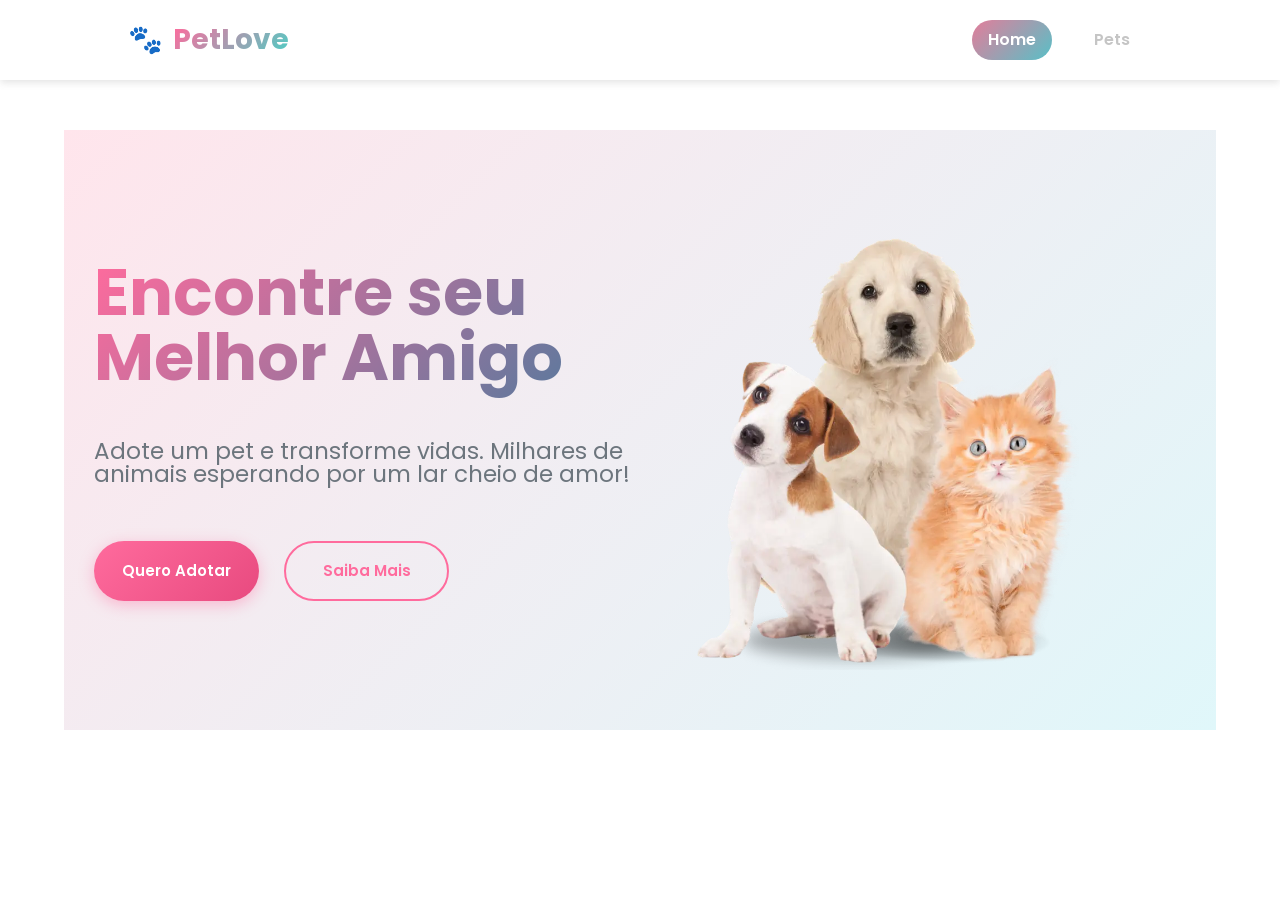
==== index.html @ 42d5c728 "Implementando a CTA completa da hero adicionada com botões e estilos. Criado variaveis.css para cent" ====
<!doctype html>
<html lang="en">
  <head>
    <meta charset="UTF-8" />
    <meta name="viewport" content="width=device-width, initial-scale=1.0" />
    <link rel="stylesheet" href="./styles/reset.css" />
    <link rel="stylesheet" href="./styles/main.css" />
    <link rel="stylesheet" href="./styles/menu.css" />
    <title>PetLove - Adocao de Pets</title>
    <script src="scripts/menu.js" defer></script>
    <link rel="preconnect" href="https://fonts.googleapis.com" />
    <link rel="preconnect" href="https://fonts.gstatic.com" crossorigin />
    <link
      href="https://fonts.googleapis.com/css2?family=Poppins:ital,wght@0,100;0,200;0,300;0,400;0,500;0,600;0,700;0,800;0,900;1,100;1,200;1,300;1,400;1,500;1,600;1,700;1,800;1,900&display=swap"
      rel="stylesheet"
    />
  </head>
  <body>
    <div class="container-principal" id="container-principal">
      <div class="hero-container">
        <div class="hero-content">
          <h1 class="hero-title">Encontre seu Melhor Amigo</h1>
          <p class="hero-subtitle">
            Adote um pet e transforme vidas. Milhares de animais esperando por
            um lar cheio de amor!
          </p>
          <div class="hero-btns">
            <a class="hero-btn_primary" href="pages/pets/pets.html"
              >Quero Adotar</a
            >
            <a class="hero-btn_secondary">Saiba Mais</a>
          </div>
        </div>
        <div class="hero-img">
          <img src="assets/adoption-pets.webp" class="hero-pet_image" />
        </div>
      </div>
      
      </div>
    </div>
  </body>
</html>
---- styles/main.css ----
@import url("variaveis.css");

body {
  font-family: var(--fonte-principal);
}

/* ==================== MENU ==================== */
.menu-container {
  display: flex;
  align-items: center; /* centraliza verticalmente */
  justify-content: space-between;
  width: 100%;
  height: 80px;
  padding: 0 10%;
  background-color: white;
  box-shadow: rgba(99, 99, 99, 0.2) 0px 2px 8px 0px;
  box-sizing: border-box;
  
  position: sticky;
  top: 0;
  z-index: 1000;
}

.menu-logo {
  display: flex;
  align-items: center; /* centraliza verticalmente */
  font-size: 28px;
  font-weight: bold;
}

.menu-logo_span {
  background: linear-gradient(
    135deg,
    var(--primary-color),
    var(--secondary-color)
  );
  background-clip: text;
  -webkit-text-fill-color: transparent;
}

.paw-icon {
  margin-right: 10px;
  display: inline-block;
  animation: pular 2.5s infinite ease-in-out;
}

@keyframes pular {
  0% {
    transform: translateY(0);
  }
  50% {
    transform: translateY(-8px);
  }
  100% {
    transform: translateY(0);
  }
}

/* ==================== BOTÕES ==================== */
.menu-link_container {
  display: flex; /* botões lado a lado */
  gap: 20px; /* espaço entre os botões */
}

.menu-link_home,
.menu-link_pets {
  display: flex;
  align-items: center;
  justify-content: center;
  text-decoration: none;
  cursor: pointer;
  font-size: 16px;
  font-weight: 550;
  padding: 8px 16px;
  border-radius: 35px;
  box-sizing: border-box;
  transition: all 0.3s ease;
}
.menu-link_home.ativo,
.menu-link_pets.ativo {
  background: var(--cor-principal);
  color: white;
}

.menu-link_pets {
  background: none;
  color: rgba(0, 0, 0, 0.226);
  width: 80px;
  height: 40px;
}

.menu-link_pets:hover {
  background: var(--cor-principal);
  color: white;
  border-radius: 35px;
  font-weight: 550;
}

.menu-link_home {
  width: 80px;
  height: 40px;
  color: rgba(0, 0, 0, 0.226);
  border-radius: 35px;
}
.menu-link_home:hover {
  background: var(--cor-principal);
  color: white;
  border-radius: 35px;
  font-weight: 550;
}
---- styles/menu.css ----
@import url("variaveis.css");

.hero-container {
  width: 90%;
  height: 600px;
  background: linear-gradient(135deg, #ffe5ec 0%, #e0f7fa 100%);
  margin: 0 auto;
  margin-top: 50px;
  display: flex;
  align-items: center;
  justify-content: space-between;
  box-sizing: border-box;
}
.hero-content {
  width: 50%;
  height: 80%;
  display: flex;
  align-items: center;
  flex-direction: column;
  justify-content: center;
  gap: 30px;
}
.hero-title {
  font-size: 65px;
  font-weight: bold;
  background: linear-gradient(135deg, var(--primary-color), var(--purple-dark));
  margin-left: 30px;
  height: 150px;
  background-clip: text;
  -webkit-text-fill-color: transparent;
}
.hero-subtitle {
  font-size: 23px;
  margin-left: 30px;
  font-weight: 400;
  color: var(--text-light);
}
.hero-img {
  display: flex;
  align-items: center;
  width: 50%;
  height: 100%;
}
.hero-pet_image {
  width: 80%;
  height: 80%;
}
.hero-btns {
  display: flex;
  align-self: flex-start; 
  gap: 25px;
  margin-top: 25px;
}


.hero-btn_primary,
.hero-btn_secondary {
  display: inline-flex; 
  align-items: center;
  justify-content: center;
  text-decoration: none; 
  border-radius: 35px;
  font-size: 15px;
  width: 165px;
  height: 60px; 
  font-weight: 600;
  transition: all 0.3s ease;
  cursor: pointer; 
}


.hero-btn_primary {
  background: linear-gradient(135deg, var(--primary-color), var(--primary-dark));
  color: white;
  box-shadow: 0 4px 15px rgba(255, 107, 157, 0.4);
  border: none;
  margin-left: 30px;
}

.hero-btn_primary:hover {
  transform: translateY(-3px);
  box-shadow: 0 6px 20px rgba(255, 107, 157, 0.6);
}


.hero-btn_secondary {
  background: transparent;
  color: var(--primary-color);
  border: 2px solid var(--primary-color);
}

.hero-btn_secondary:hover {
  transform: translateY(-3px);
  background: linear-gradient(135deg, var(--primary-color), var(--primary-dark));
  color: white;
}
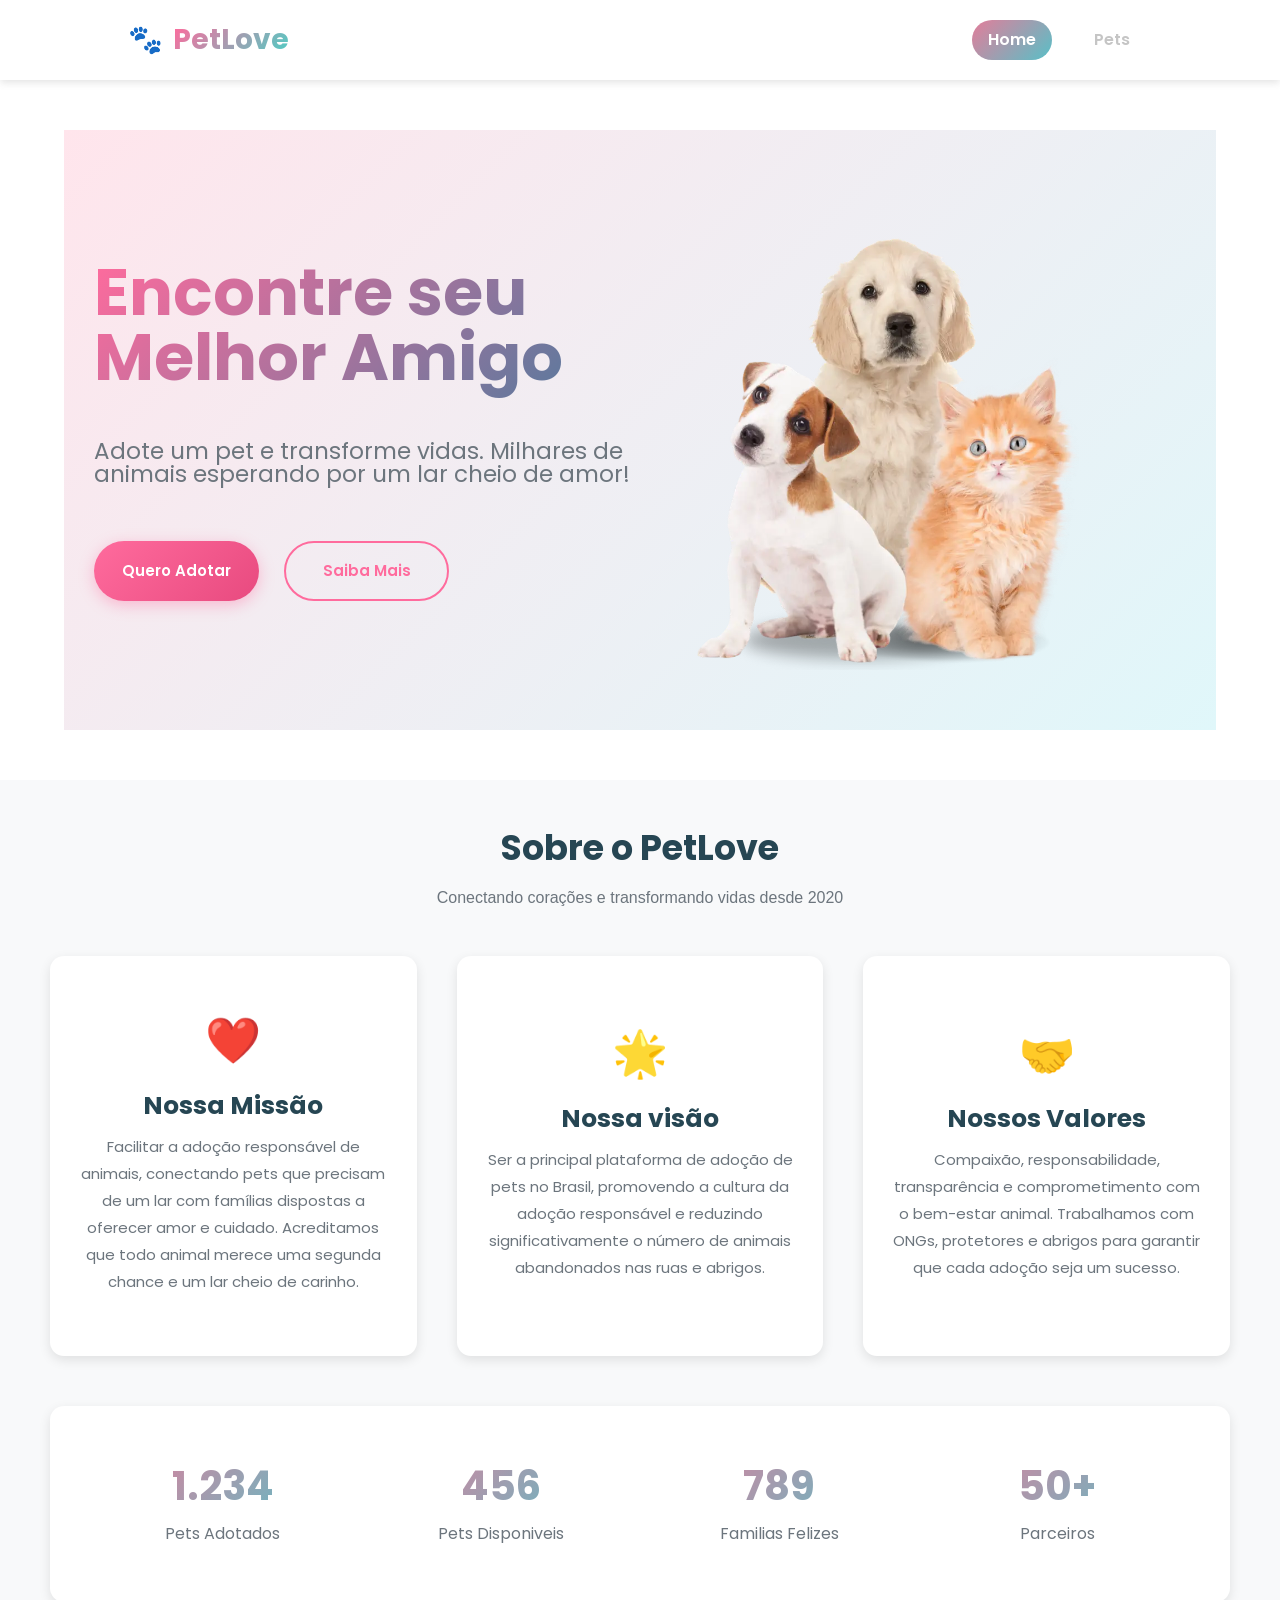
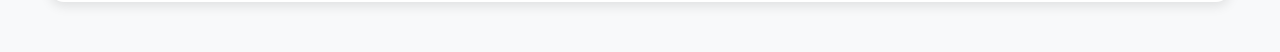
==== commit aa7ab4e7: "Implementado a secao sobre o petLove." ====
--- a/index.html
+++ b/index.html
@@ -5,7 +5,7 @@
     <meta name="viewport" content="width=device-width, initial-scale=1.0" />
     <link rel="stylesheet" href="./styles/reset.css" />
     <link rel="stylesheet" href="./styles/main.css" />
-    <link rel="stylesheet" href="./styles/menu.css" />
+    <link rel="stylesheet" href="./styles/index.css" />
     <title>PetLove - Adocao de Pets</title>
     <script src="scripts/menu.js" defer></script>
     <link rel="preconnect" href="https://fonts.googleapis.com" />
@@ -35,7 +35,64 @@
           <img src="assets/adoption-pets.webp" class="hero-pet_image" />
         </div>
       </div>
-      
+      <div class="all_about-container">
+        <div class="about-container">
+          <div class="about-title">
+            <h1>Sobre o PetLove</h1>
+            <h2>Conectando corações e transformando vidas desde 2020</h2>
+          </div>
+          <div class="about-content">
+            <div class="about-card">
+              <div class="card-icon">❤️</div>
+              <h3>Nossa Missão</h3>
+              <p>
+                Facilitar a adoção responsável de animais, conectando pets que
+                precisam de um lar com famílias dispostas a oferecer amor e
+                cuidado. Acreditamos que todo animal merece uma segunda chance e
+                um lar cheio de carinho.
+              </p>
+            </div>
+            <div class="about-card">
+              <div class="card-icon">🌟</div>
+              <h3>Nossa visão</h3>
+              <p>
+                Ser a principal plataforma de adoção de pets no Brasil,
+                promovendo a cultura da adoção responsável e reduzindo
+                significativamente o número de animais abandonados nas ruas e
+                abrigos.
+              </p>
+            </div>
+            <div class="about-card">
+              <div class="card-icon">🤝</div>
+              <h3>Nossos Valores</h3>
+              <p>
+                Compaixão, responsabilidade, transparência e comprometimento com
+                o bem-estar animal. Trabalhamos com ONGs, protetores e abrigos
+                para garantir que cada adoção seja um sucesso.
+              </p>
+            </div>
+          </div>
+          <div class="status-content">
+            <div class="status-about_item">
+              <div class="status-about_number">1.234</div>
+              <div class="status-about_label">Pets Adotados</div>
+            </div>
+            <div class="status-about_item">
+              <div class="status-about_number">456</div>
+              <div class="status-about_label">Pets Disponiveis</div>
+            </div>
+            <div class="status-about_item">
+              <div class="status-about_number">789</div>
+              <div class="status-about_label">Familias Felizes</div>
+            </div>
+            <div class="status-about_item">
+              <div class="status-about_number">50+</div>
+              <div class="status-about_label">Parceiros</div>
+            </div>
+          </div>
+          
+          
+        </div>
       </div>
     </div>
   </body>
--- a/styles/index.css
+++ b/styles/index.css
@@ -0,0 +1,220 @@
+@import url("variaveis.css");
+
+.hero-container {
+  width: 90%;
+  height: 600px;
+  background: linear-gradient(135deg, #ffe5ec 0%, #e0f7fa 100%);
+  margin: 0 auto;
+  margin-top: 50px;
+  display: flex;
+  align-items: center;
+  justify-content: space-between;
+  box-sizing: border-box;
+}
+.hero-content {
+  width: 50%;
+  height: 80%;
+  display: flex;
+  align-items: center;
+  flex-direction: column;
+  justify-content: center;
+  gap: 30px;
+  animation: slideLeft 1.2s ease forwards;
+}
+.hero-title {
+  font-size: 65px;
+  font-weight: bold;
+  background: linear-gradient(135deg, var(--primary-color), var(--purple-dark));
+  margin-left: 30px;
+  height: 150px;
+  background-clip: text;
+  -webkit-text-fill-color: transparent;
+}
+.hero-subtitle {
+  font-size: 23px;
+  margin-left: 30px;
+  font-weight: 400;
+  color: var(--text-light);
+}
+.hero-img {
+  display: flex;
+  align-items: center;
+  width: 50%;
+  height: 100%;
+  animation: slideRight 1.2s ease forwards;
+}
+.hero-pet_image {
+  width: 80%;
+  height: 80%;
+}
+.hero-btns {
+  display: flex;
+  align-self: flex-start;
+  gap: 25px;
+  margin-top: 25px;
+}
+
+.hero-btn_primary,
+.hero-btn_secondary {
+  display: inline-flex;
+  align-items: center;
+  justify-content: center;
+  text-decoration: none;
+  border-radius: 35px;
+  font-size: 15px;
+  width: 165px;
+  height: 60px;
+  font-weight: 600;
+  transition: all 0.3s ease;
+  cursor: pointer;
+}
+
+.hero-btn_primary {
+  background: linear-gradient(
+    135deg,
+    var(--primary-color),
+    var(--primary-dark)
+  );
+  color: white;
+  box-shadow: 0 4px 15px rgba(255, 107, 157, 0.4);
+  border: none;
+  margin-left: 30px;
+}
+
+.hero-btn_primary:hover {
+  transform: translateY(-3px);
+  box-shadow: 0 6px 20px rgba(255, 107, 157, 0.6);
+}
+
+.hero-btn_secondary {
+  background: transparent;
+  color: var(--primary-color);
+  border: 2px solid var(--primary-color);
+}
+
+.hero-btn_secondary:hover {
+  transform: translateY(-3px);
+  background: linear-gradient(
+    135deg,
+    var(--primary-color),
+    var(--primary-dark)
+  );
+  color: white;
+}
+.all_about-container {
+  margin-top: 50px;
+  background: var(--bg-light);
+  padding: 50px;
+}
+.about-title {
+  margin: 0 auto;
+  width: 50%;
+  text-align: center;
+}
+.about-title h1 {
+  color: var(--dark);
+  font-weight: bold;
+  font-size: 35px;
+}
+.about-title h2 {
+  margin-top: 25px;
+  color: var(--text-light);
+  font-weight: 500;
+}
+.about-content {
+  display: flex;
+  gap: 40px;
+  margin-top: 50px;
+  width: 100%;
+}
+.about-card {
+  width: 33.3%;
+  height: 400px;
+  display: flex;
+  flex-direction: column;
+  align-items: center;
+  justify-content: center;
+  text-align: center;
+  background-color: white;
+  border-radius: 14px;
+  padding: 25px;
+  box-shadow: rgba(0, 0, 0, 0.1) 0px 4px 12px;
+  transition:
+    transform 0.3s ease,
+    box-shadow 0.3s ease;
+  margin-bottom: 50px;
+}
+.about-card:hover {
+  transform: translateY(-5px);
+}
+.card-icon {
+  display: flex;
+  justify-content: center;
+  align-items: center;
+  font-size: 45px;
+  margin-bottom: 30px;
+}
+.about-card h3 {
+  margin-bottom: 15px;
+  color: var(--dark);
+  font-weight: bold;
+  font-size: 25px;
+}
+.about-card p {
+  color: var(--text-light);
+  font-size: 15px;
+  line-height: 1.8;
+}
+.status-content {
+  width: 100%;
+  padding: 50px;
+  background-color: white;
+  margin: 0 auto;
+  display: flex;
+  gap: 33px;
+  justify-content: space-between;
+  text-align: center;
+  border-radius: 14px;
+  box-shadow: rgba(0, 0, 0, 0.1) 0px 4px 12px;
+}
+
+.status-about_item {
+  width: 33%;
+  padding: 10px;
+  text-align: center;
+}
+.status-about_number {
+  margin-bottom: 20px;
+  background: var(--cor-principal);
+  font-weight: bold;
+  font-size: 40px;
+  background-clip: text;
+  -webkit-text-fill-color: transparent;
+}
+.status-about_label {
+  color: var(--text-light);
+  font-weight: 400;
+}
+
+
+@keyframes slideLeft {
+  from {
+    opacity: 0;
+    transform: translateX(-80px);
+  }
+  to {
+    opacity: 1;
+    transform: translateX(0);
+  }
+}
+
+@keyframes slideRight {
+  from {
+    opacity: 0;
+    transform: translateX(80px);
+  }
+  to {
+    opacity: 1;
+    transform: translateX(0);
+  }
+}
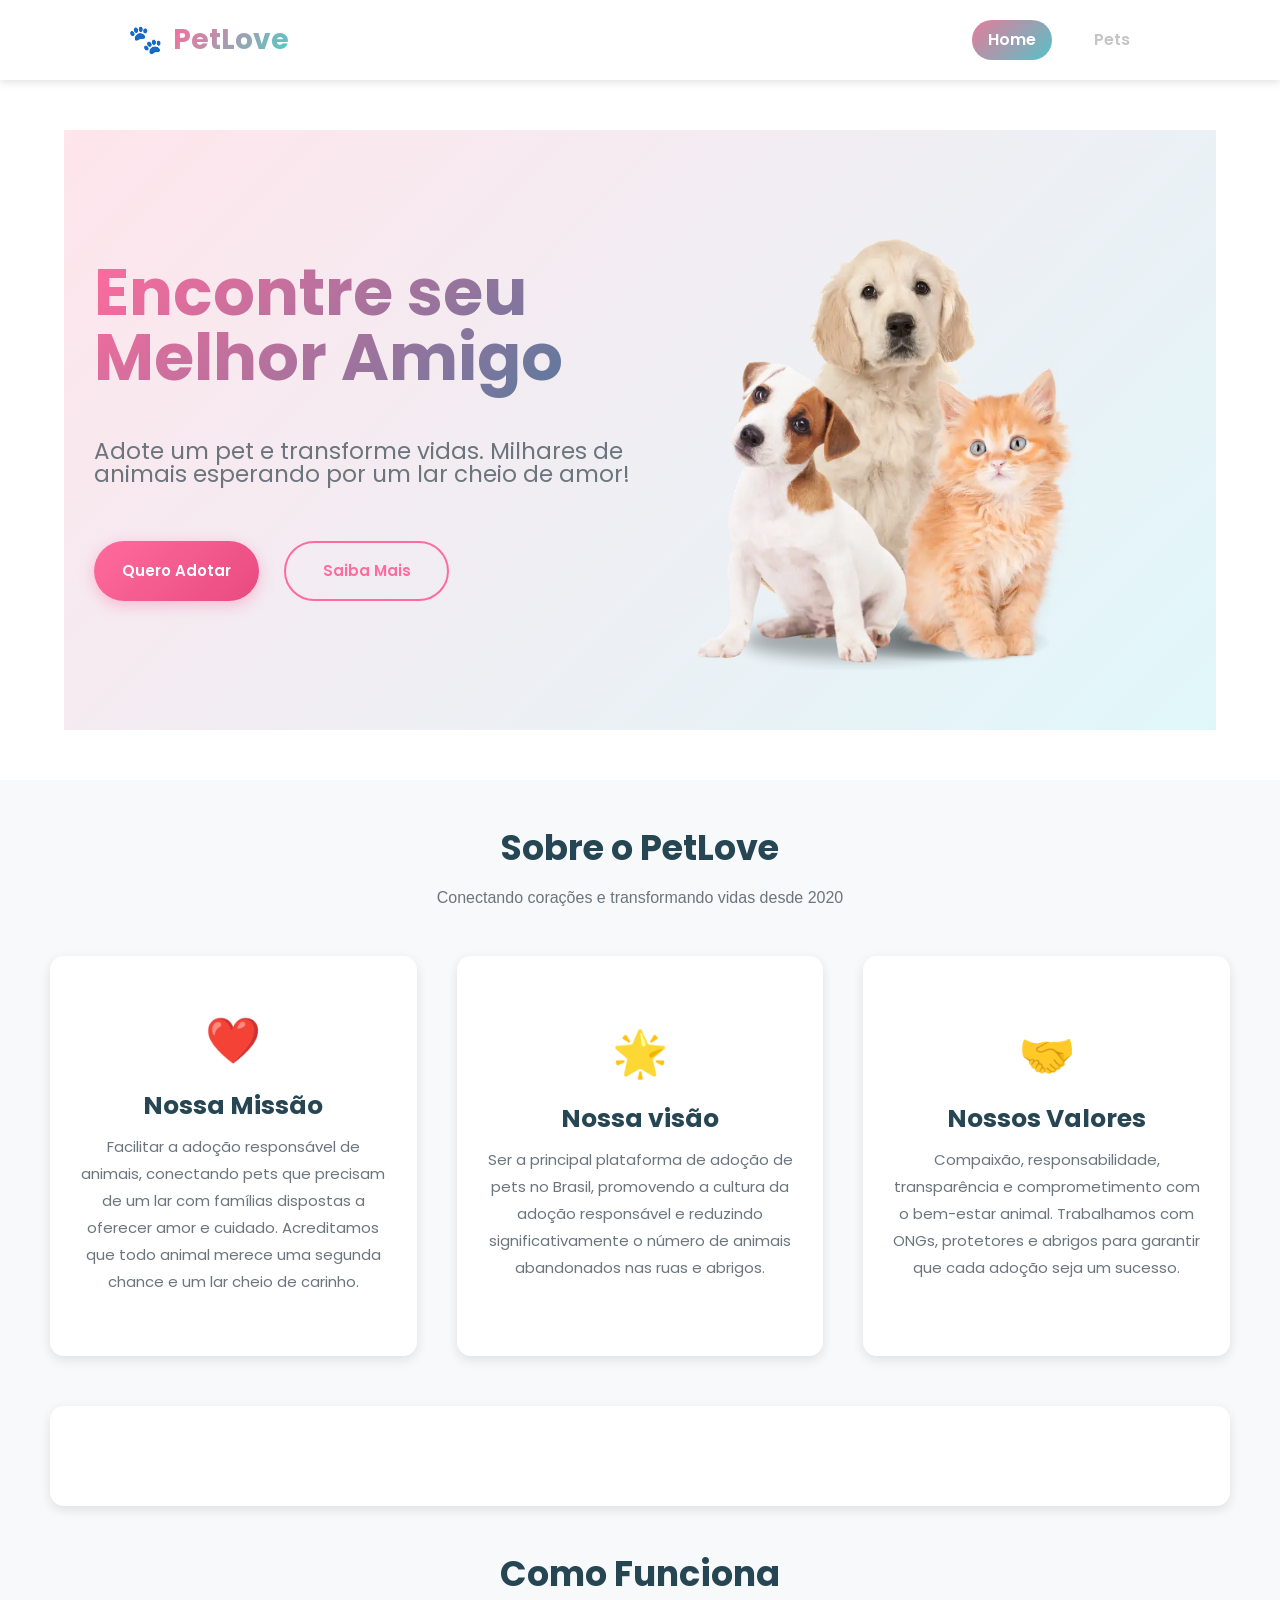
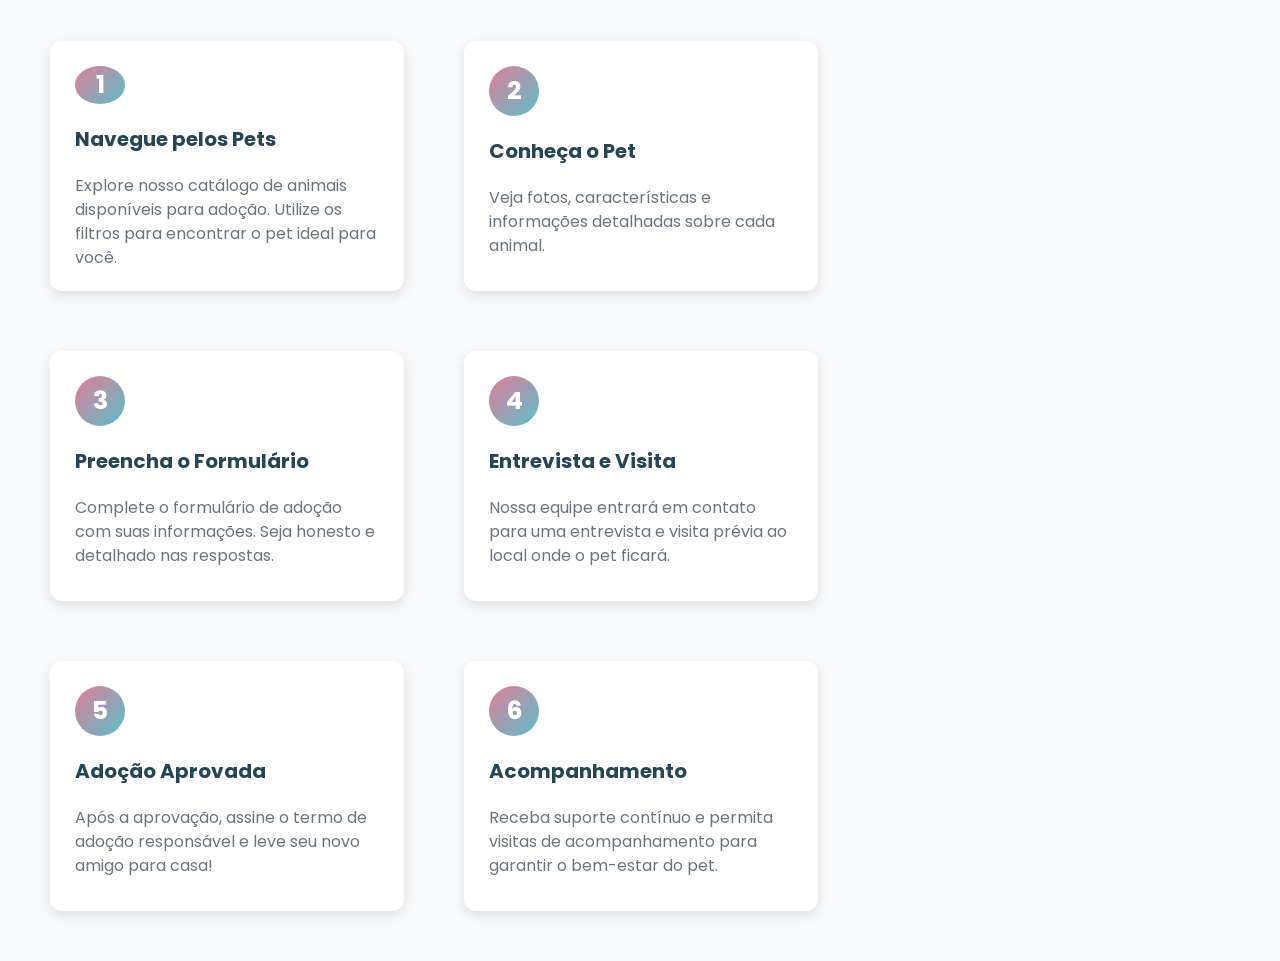
==== commit 361e7b92: "Seção “Como Funciona” implementada, script para carregar os indicadores da seção “Sobre” e botão sec" ====
--- a/index.html
+++ b/index.html
@@ -8,6 +8,7 @@
     <link rel="stylesheet" href="./styles/index.css" />
     <title>PetLove - Adocao de Pets</title>
     <script src="scripts/menu.js" defer></script>
+    <script src="index.js" defer></script>
     <link rel="preconnect" href="https://fonts.googleapis.com" />
     <link rel="preconnect" href="https://fonts.gstatic.com" crossorigin />
     <link
@@ -28,7 +29,7 @@
             <a class="hero-btn_primary" href="pages/pets/pets.html"
               >Quero Adotar</a
             >
-            <a class="hero-btn_secondary">Saiba Mais</a>
+            <a class="hero-btn_secondary" href="#how-it-works"">Saiba Mais</a>
           </div>
         </div>
         <div class="hero-img">
@@ -72,8 +73,8 @@
               </p>
             </div>
           </div>
-          <div class="status-content">
-            <div class="status-about_item">
+          <div class="status-content" id="status-content">
+            <!--<div class="status-about_item">
               <div class="status-about_number">1.234</div>
               <div class="status-about_label">Pets Adotados</div>
             </div>
@@ -88,10 +89,61 @@
             <div class="status-about_item">
               <div class="status-about_number">50+</div>
               <div class="status-about_label">Parceiros</div>
+            </div> -->
+          </div>
+          <div class="how-it-works" id="how-it-works">
+            <h2>Como Funciona</h2>
+            <div class="step-flex">
+              <div class="step-card">
+                <div class="step-number">1</div>
+                <h3>Navegue pelos Pets</h3>
+                <p>
+                  Explore nosso catálogo de animais disponíveis para adoção.
+                  Utilize os filtros para encontrar o pet ideal para você.
+                </p>
+              </div>
+              <div class="step-card">
+                <div class="step-number">2</div>
+                <h3>Conheça o Pet</h3>
+                <p>
+                  Veja fotos, características e informações detalhadas sobre
+                  cada animal.
+                </p>
+              </div>
+              <div class="step-card">
+                <div class="step-number">3</div>
+                <h3>Preencha o Formulário</h3>
+                <p>
+                  Complete o formulário de adoção com suas informações. Seja
+                  honesto e detalhado nas respostas.
+                </p>
+              </div>
+              <div class="step-card">
+                <div class="step-number">4</div>
+                <h3>Entrevista e Visita</h3>
+                <p>
+                  Nossa equipe entrará em contato para uma entrevista e visita
+                  prévia ao local onde o pet ficará.
+                </p>
+              </div>
+              <div class="step-card">
+                <div class="step-number">5</div>
+                <h3>Adoção Aprovada</h3>
+                <p>
+                  Após a aprovação, assine o termo de adoção responsável e leve
+                  seu novo amigo para casa!
+                </p>
+              </div>
+              <div class="step-card">
+                <div class="step-number">6</div>
+                <h3>Acompanhamento</h3>
+                <p>
+                  Receba suporte contínuo e permita visitas de acompanhamento
+                  para garantir o bem-estar do pet.
+                </p>
+              </div>
             </div>
           </div>
-          
-          
         </div>
       </div>
     </div>
--- a/styles/index.css
+++ b/styles/index.css
@@ -1,5 +1,7 @@
 @import url("variaveis.css");
-
+html {
+  scroll-behavior: smooth;
+}
 .hero-container {
   width: 90%;
   height: 600px;
@@ -195,7 +197,66 @@
   color: var(--text-light);
   font-weight: 400;
 }
-
+.how-it-works {
+  text-align: center;
+  width: 100%;
+}
+.how-it-works h2 {
+  color: var(--dark);
+  font-weight: bold;
+  margin-top: 50px;
+  font-size: 35px;
+}
+.step-flex {
+  display: flex;
+  gap: 60px;
+  flex-direction: row;
+  width: 100%;
+  flex-wrap: wrap;
+  margin-top: 50px;
+}
+.step-card {
+  width: 30%;
+  display: flex;
+  flex-direction: column;
+  text-align: left;
+  background-color: white;
+  border-radius: 12px;
+  padding: 25px;
+  height: 250px;
+  box-shadow: rgba(0, 0, 0, 0.1) 0px 4px 12px;
+  line-height: 1.5;
+  transition:
+    transform 0.3s ease,
+    box-shadow 0.3s ease;
+}
+.step-card:hover {
+  transform: translateY(-5px);
+}
+.step-card h3 {
+  color: var(--dark);
+  font-size: 20px;
+  font-weight: bold;
+  margin-bottom: 20px;
+}
+.step-card p {
+  color: var(--text-light);
+}
+
+.step-number {
+  color: white;
+  display: flex;
+  justify-content: center;
+  align-items: center;
+  font-weight: bold;
+  font-size: 25px;
+  margin-bottom: 20px;
+
+  background: var(--cor-principal);
+  width: 50px;
+  height: 50px;
+  border-radius: 50%;
+}
 
 @keyframes slideLeft {
   from {
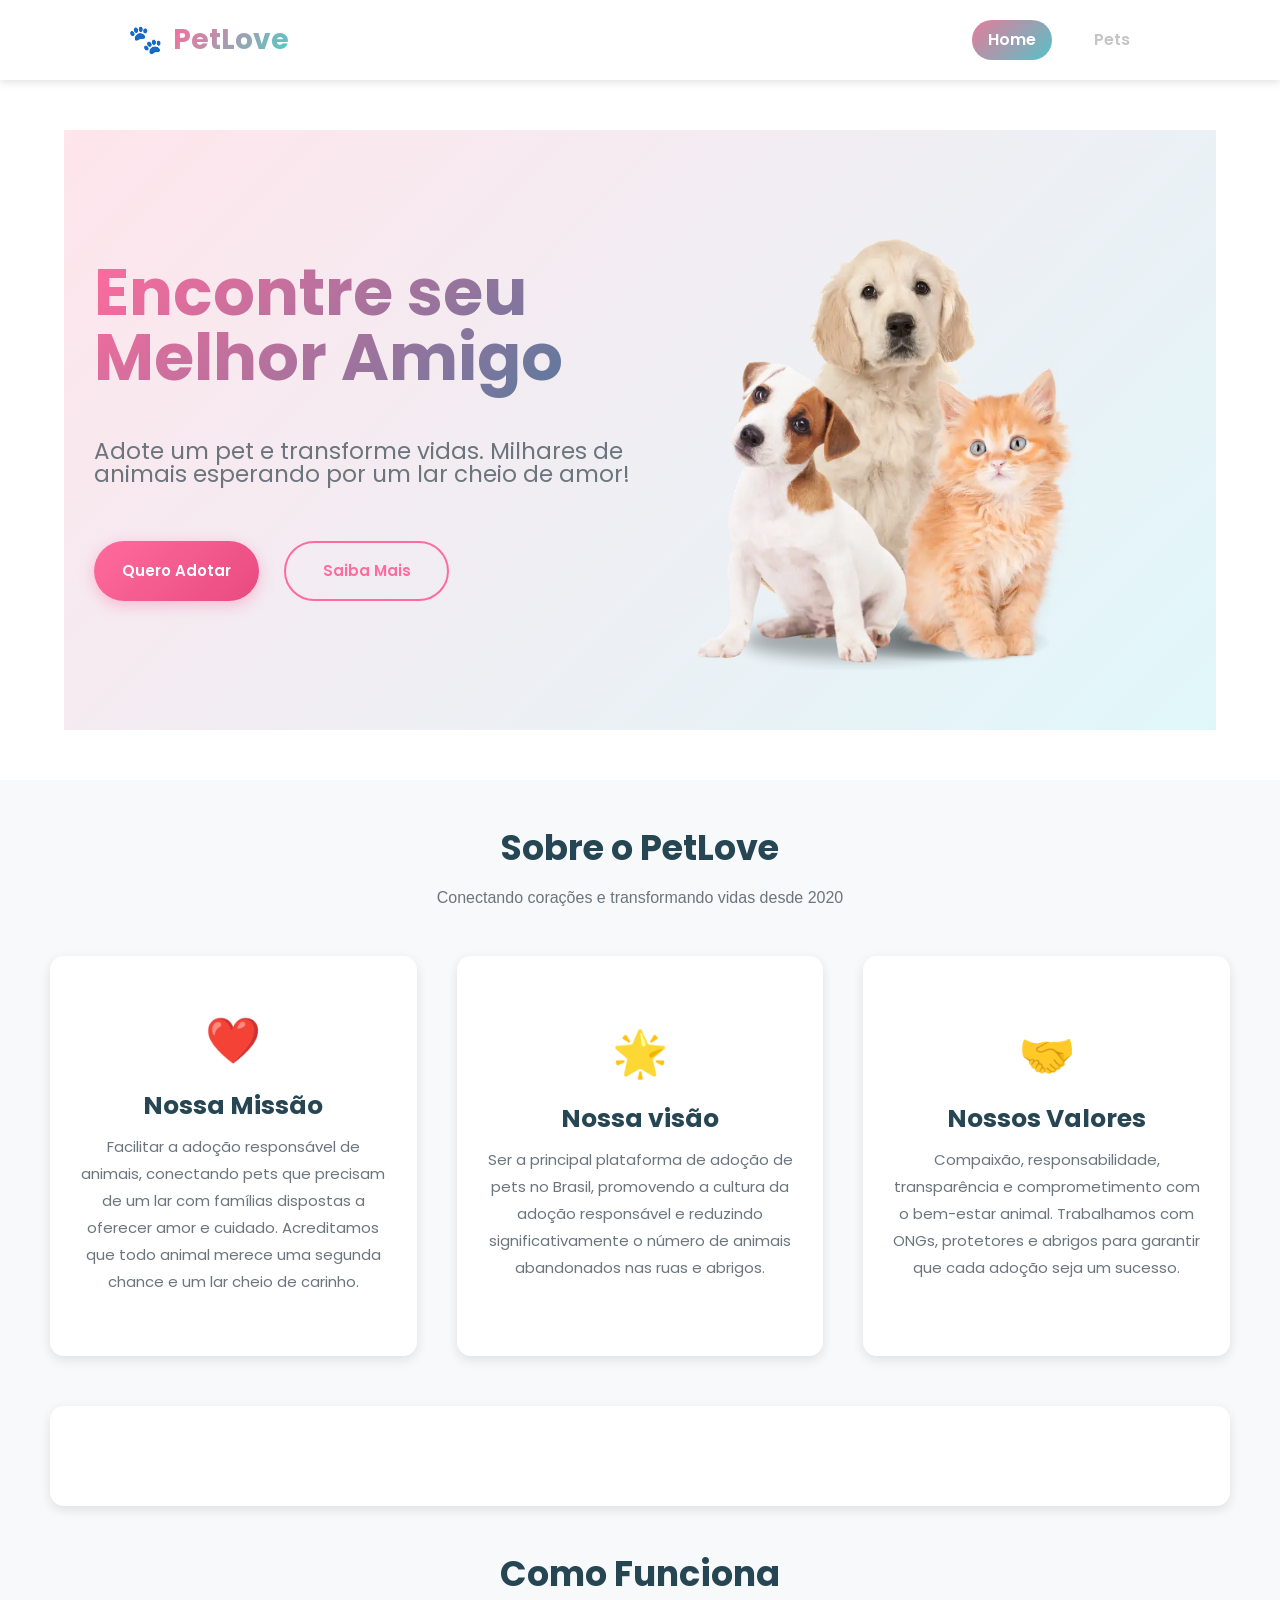
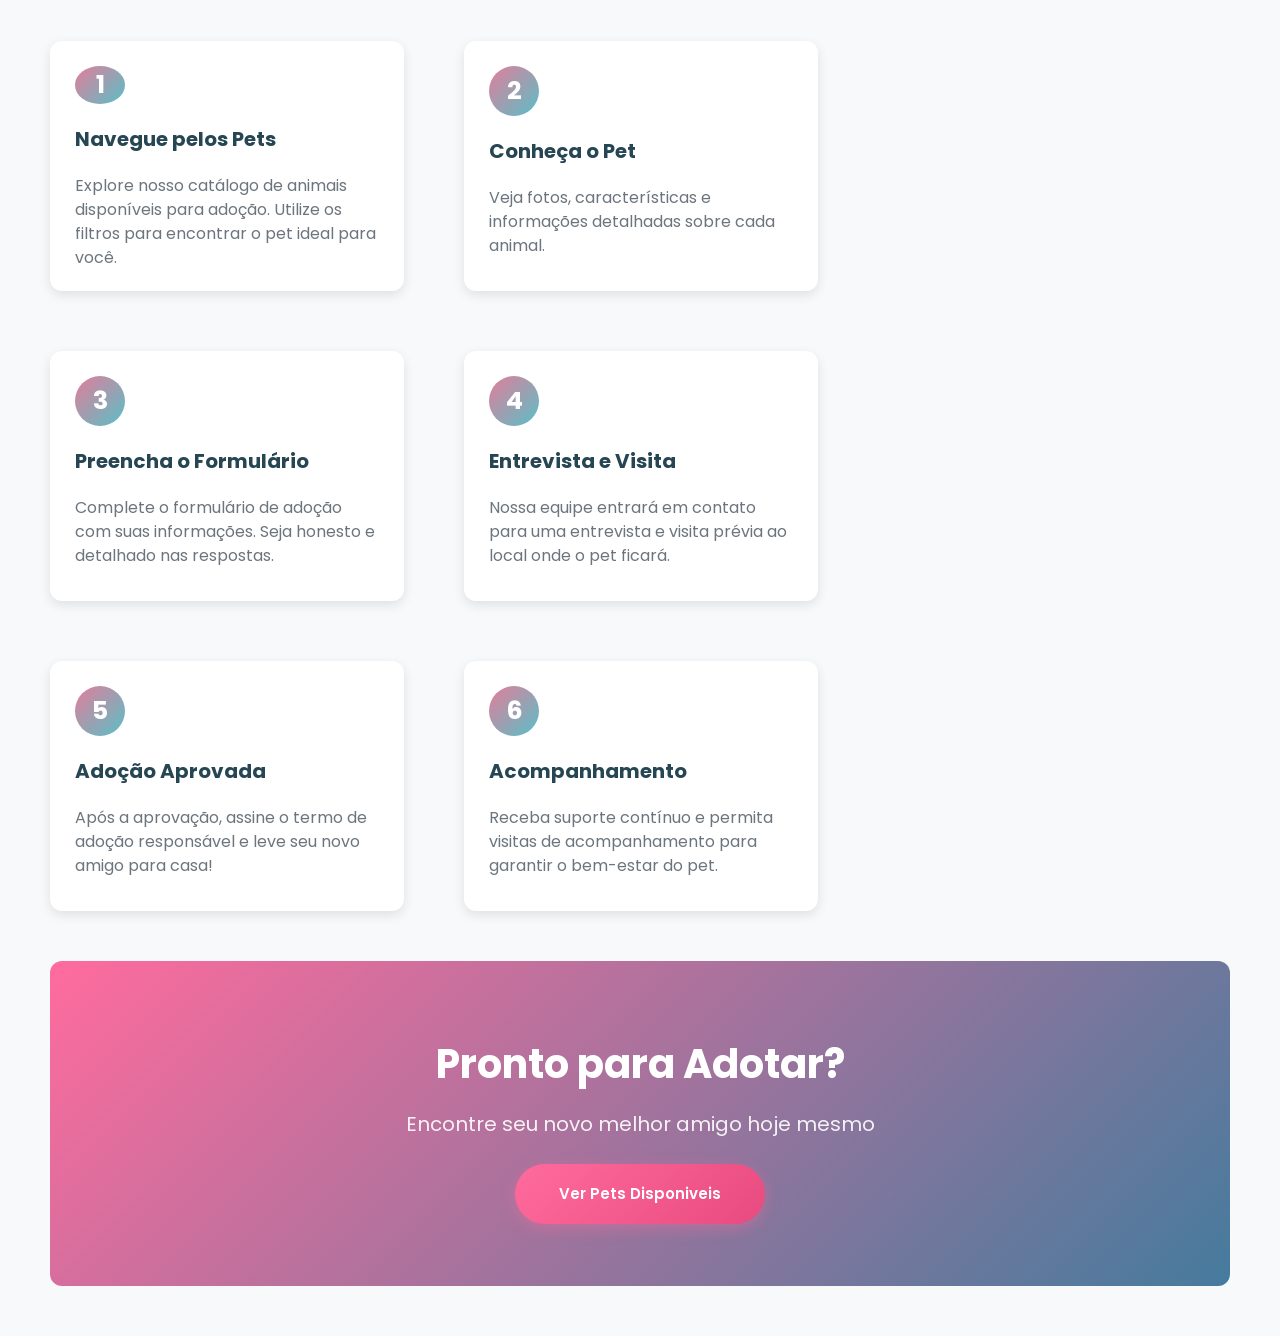
==== commit cb074991: "Implementado o CTA 2" ====
--- a/index.html
+++ b/index.html
@@ -144,6 +144,11 @@
               </div>
             </div>
           </div>
+          <div class="cta-about">
+            <h2>Pronto para Adotar?</h2>
+            <p>Encontre seu novo melhor amigo hoje mesmo</p>
+            <a href="pages/pets/pets.html">Ver Pets Disponiveis</a>
+          </div>
         </div>
       </div>
     </div>
--- a/styles/main.css
+++ b/styles/main.css
@@ -1,5 +1,9 @@
 @import url("variaveis.css");
-
+* {
+  margin: 0;
+  padding: 0;
+  box-sizing: border-box;
+}
 body {
   font-family: var(--fonte-principal);
 }
@@ -15,7 +19,7 @@
   background-color: white;
   box-shadow: rgba(99, 99, 99, 0.2) 0px 2px 8px 0px;
   box-sizing: border-box;
-  
+
   position: sticky;
   top: 0;
   z-index: 1000;
--- a/styles/index.css
+++ b/styles/index.css
@@ -257,6 +257,57 @@
   height: 50px;
   border-radius: 50%;
 }
+.cta-about {
+  background: linear-gradient(135deg, var(--primary-color), var(--purple-dark));
+  width: 100%;
+  height: 325px;
+  margin-top: 50px;
+  border-radius: 12px;
+  display: flex;
+  justify-content: center;
+  align-items: center;
+  flex-direction: column;
+  text-align: center;
+  gap: 30px;
+  padding: 30px;
+}
+.cta-about h2 {
+  margin-top: 20px;
+  color: white;
+  font-size: 40px;
+  font-weight: bold;
+}
+.cta-about p {
+  color: white;
+  opacity: 0.9;
+  font-size: 20px
+}
+.cta-about a {
+  background: linear-gradient(
+    135deg,
+    var(--primary-color),
+    var(--primary-dark)
+  );
+  color: white;
+  box-shadow: 0 4px 15px rgba(255, 107, 157, 0.4);
+  border: none;
+  display: inline-flex;
+  align-items: center;
+  justify-content: center;
+  text-decoration: none;
+  border-radius: 35px;
+  font-size: 15px;
+  width: 250px;
+  height: 60px;
+  font-weight: 600;
+  transition: all 0.3s ease;
+  cursor: pointer;
+  text-align: center;
+}
+.cta-about a:hover {
+  transform: translateY(-3px);
+  box-shadow: 0 6px 20px rgba(255, 107, 157, 0.6);
+}
 
 @keyframes slideLeft {
   from {
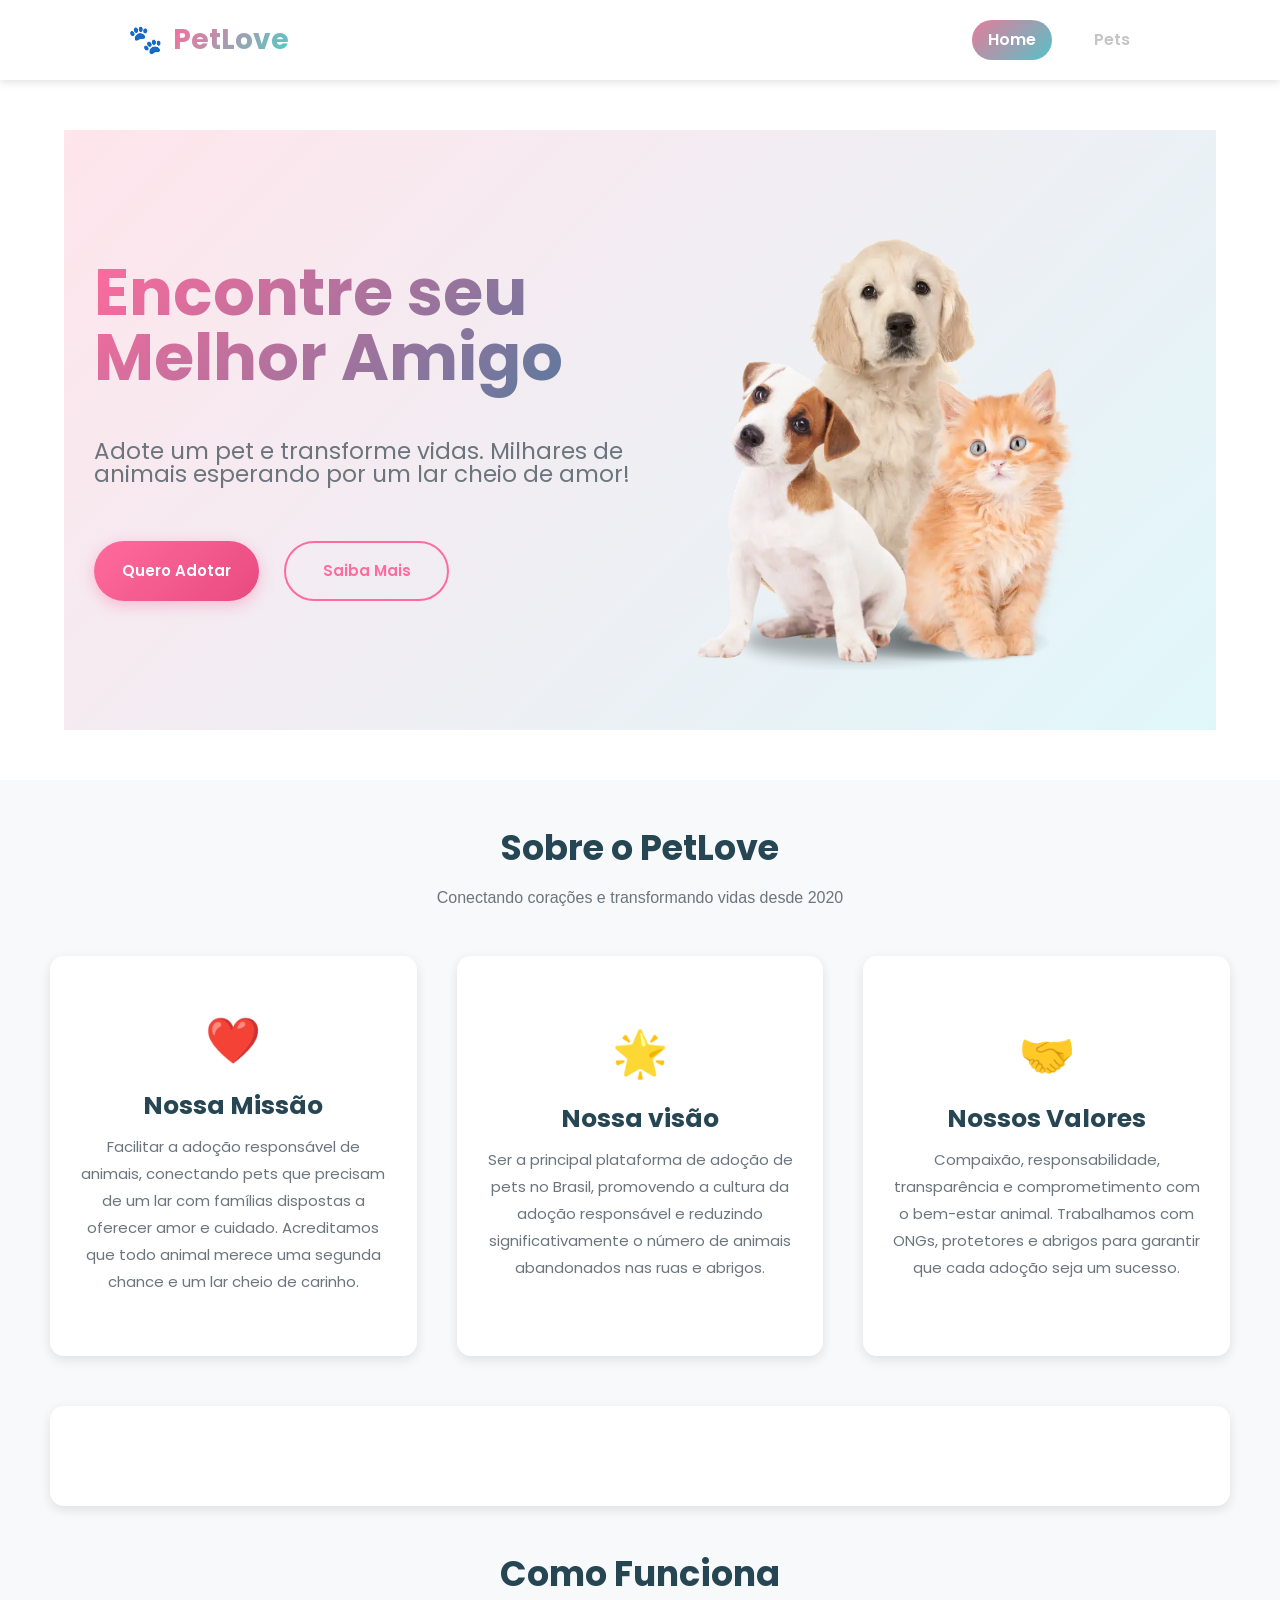
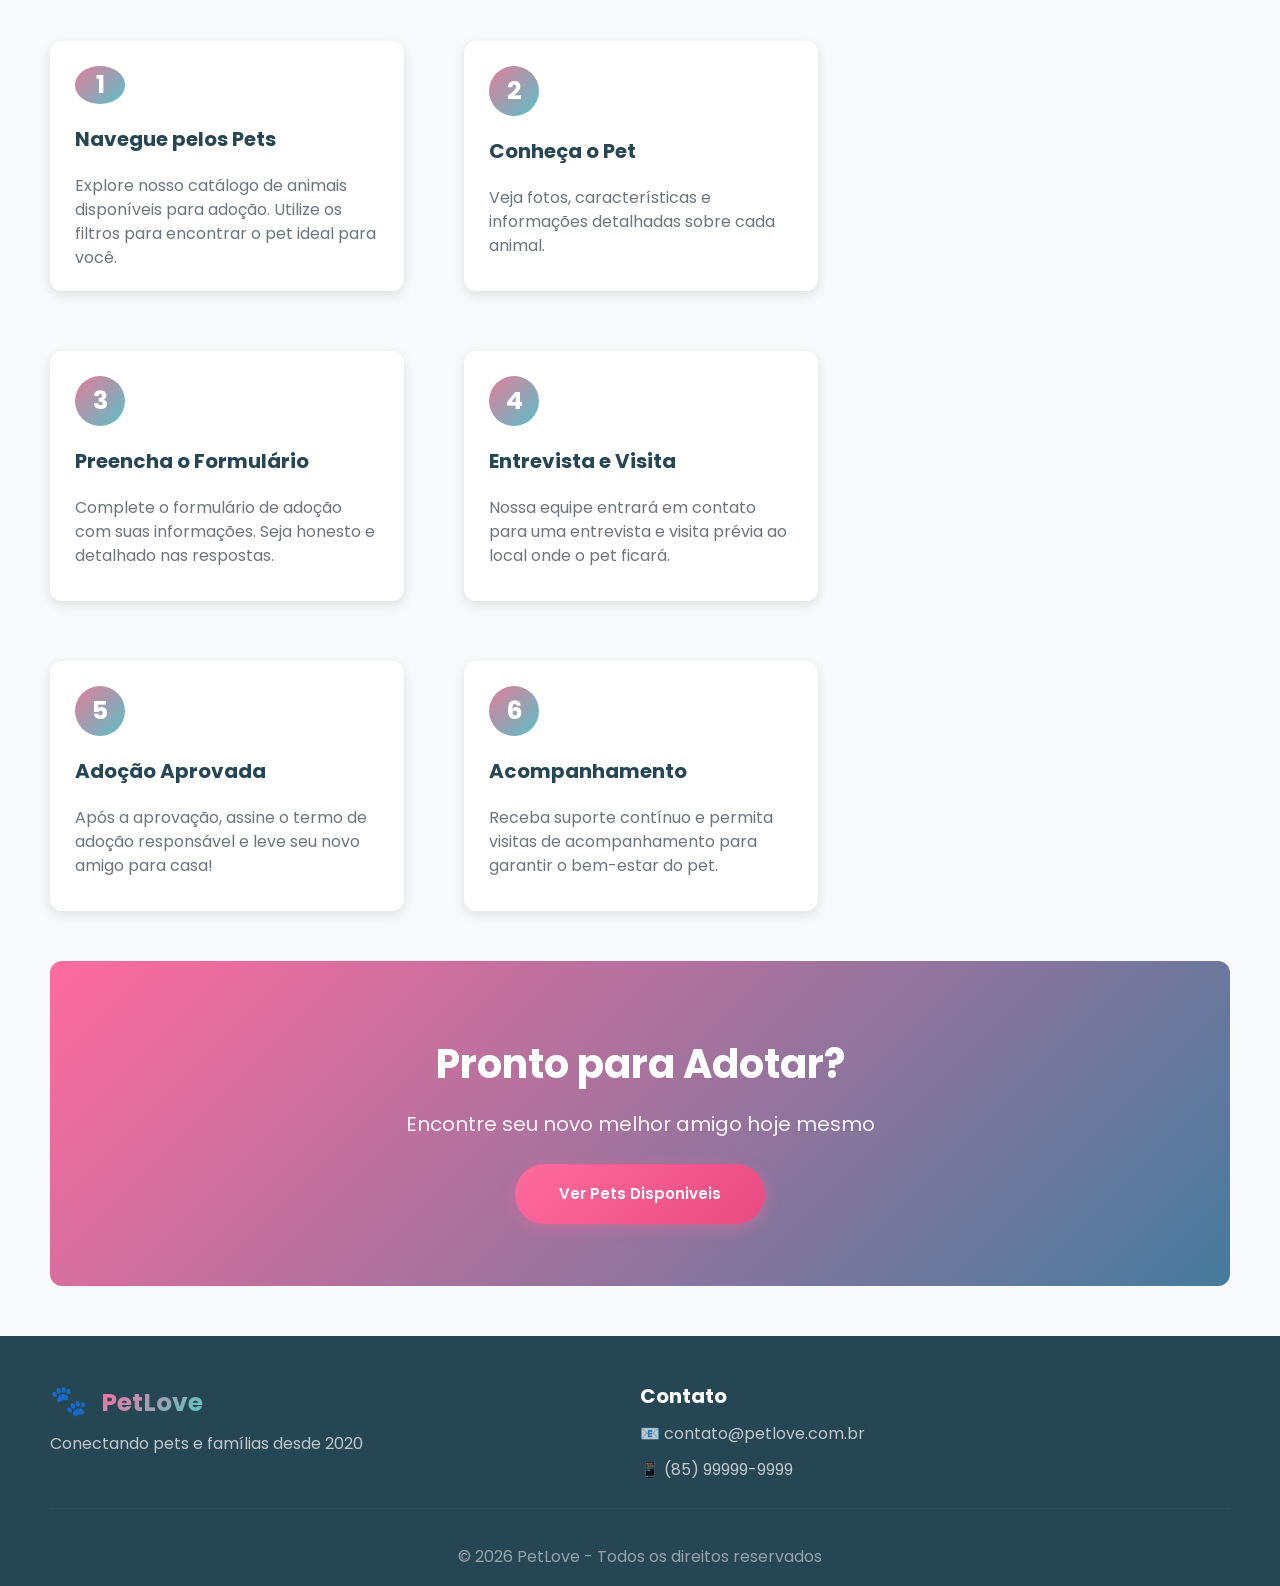
==== commit ea62b91f: "Implementado o footer ao index.html e pets.html com JS" ====
--- a/index.html
+++ b/index.html
@@ -9,6 +9,7 @@
     <title>PetLove - Adocao de Pets</title>
     <script src="scripts/menu.js" defer></script>
     <script src="index.js" defer></script>
+    <script src="scripts/rodape.js" defer></script>
     <link rel="preconnect" href="https://fonts.googleapis.com" />
     <link rel="preconnect" href="https://fonts.gstatic.com" crossorigin />
     <link
@@ -149,8 +150,31 @@
             <p>Encontre seu novo melhor amigo hoje mesmo</p>
             <a href="pages/pets/pets.html">Ver Pets Disponiveis</a>
           </div>
+          
         </div>
       </div>
+      <footer class="footer-container" id="footer-container"> <!-- <div class="footer">
+              <div class="footer-section">
+                
+                <div>
+                <span class="paw-icon_footer">🐾</span>
+                <span class="footer-logo_span">PetLove</span>
+                </div>
+                <p> Conectando pets e famílias desde 2020</p>
+            </div>
+
+            <div class="footer-section">
+              <h4> Contato</h4>
+              <a href="mailto:@gmail.com">📧 contato@petlove.com.br</a>
+              <a href="tel: 0000000-0000"> 📱 (85) 99999-9999</a>
+            </div>
+            </div>
+            
+            <div class="footer-bottom">
+              <p> © 2026 PetLove - Todos os direitos reservados </p>
+            </div>
+            --></footer>
+
     </div>
   </body>
 </html>
--- a/styles/main.css
+++ b/styles/main.css
@@ -27,7 +27,7 @@
 
 .menu-logo {
   display: flex;
-  align-items: center; /* centraliza verticalmente */
+  align-items: center;
   font-size: 28px;
   font-weight: bold;
 }
@@ -112,3 +112,62 @@
   border-radius: 35px;
   font-weight: 550;
 }
+.footer-container {
+  background: var(--dark);
+  height: 250px;
+  padding: 50px;
+  display: flex;
+  flex-direction: column;
+  justify-content: space-between;
+}
+.footer {
+  display: flex;
+  justify-content: space-between;
+  margin-bottom: 30px;
+}
+.footer-section {
+  display: flex;
+  flex-direction: column;
+  gap: 20px;
+  color: white;
+  width: 50%;
+}
+.paw-icon_footer {
+  margin-right: 10px;
+  display: inline-block;
+  animation: pular 2.5s infinite ease-in-out;
+  font-size: 30px;
+}
+.footer-logo_span {
+  background: linear-gradient(
+    135deg,
+    var(--primary-color),
+    var(--secondary-color)
+  );
+  background-clip: text;
+  -webkit-text-fill-color: transparent;
+  font-weight: bold;
+  font-size: 25px;
+}
+.footer-section h4 {
+  color: white;
+  font-size: 20px;
+  font-weight: bold;
+}
+.footer-section a {
+  opacity: 0.7;
+  text-decoration: none;
+  color: white;
+}
+.footer-section p {
+  opacity: 0.7;
+}
+.footer-bottom {
+  text-align: center;
+  color: white;
+  border-top: 1px solid rgba(255, 255, 255, 0.1);
+  opacity: 0.5;
+}
+.footer-bottom p {
+  margin-top: 40px;
+}
